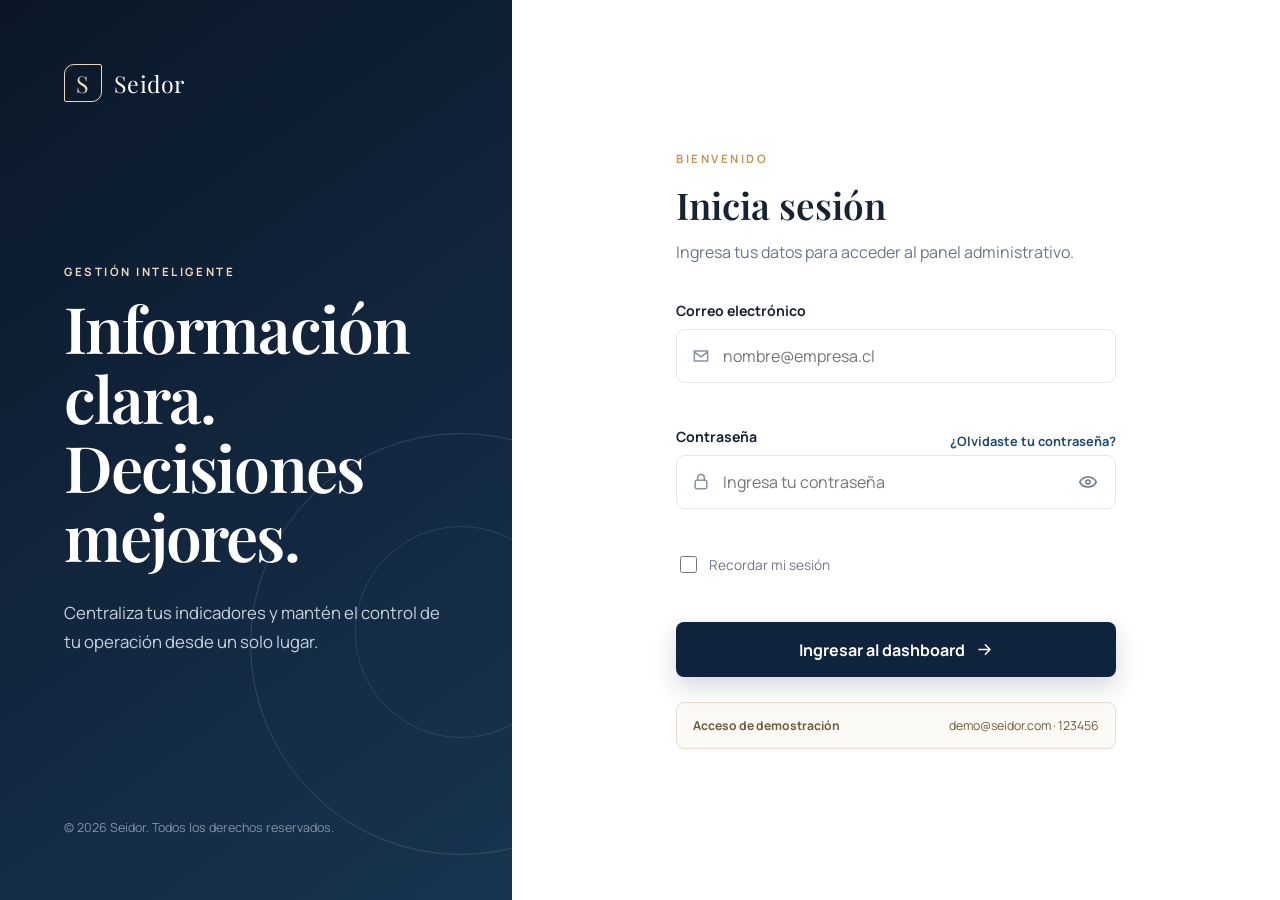
==== index.html @ db0321a9 "Commit inicial" ====
<!DOCTYPE html>
<html lang="es">
<head>
  <meta charset="UTF-8">
  <meta name="viewport" content="width=device-width, initial-scale=1.0">
  <meta name="description" content="Acceso al panel administrativo de Seidor.">
  <title>Iniciar sesión | Seidor</title>
  <link rel="preconnect" href="https://fonts.googleapis.com">
  <link rel="preconnect" href="https://fonts.gstatic.com" crossorigin>
  <link href="https://fonts.googleapis.com/css2?family=Manrope:wght@400;500;600;700&family=Playfair+Display:wght@600&display=swap" rel="stylesheet">
  <link rel="stylesheet" href="css/styles.css">
</head>
<body class="login-page">
  <main class="login-layout">
    <section class="login-brand" aria-label="Presentación de Seidor">
      <a class="brand brand--light" href="index.html" aria-label="Seidor, inicio">
        <span class="brand__mark">S</span>
        <span>Seidor</span>
      </a>

      <div class="login-brand__content">
        <p class="eyebrow">GESTIÓN INTELIGENTE</p>
        <h1>Información clara.<br>Decisiones mejores.</h1>
        <p>Centraliza tus indicadores y mantén el control de tu operación desde un solo lugar.</p>
      </div>

      <p class="login-brand__footer">© 2026 Seidor. Todos los derechos reservados.</p>
    </section>

    <section class="login-panel">
      <div class="login-card">
        <div class="login-card__heading">
          <p class="eyebrow eyebrow--dark">BIENVENIDO</p>
          <h2>Inicia sesión</h2>
          <p>Ingresa tus datos para acceder al panel administrativo.</p>
        </div>

        <form id="loginForm" novalidate>
          <div class="form-group">
            <label for="email">Correo electrónico</label>
            <div class="input-wrap">
              <svg aria-hidden="true" viewBox="0 0 24 24"><path d="M4 6h16v12H4zM4 7l8 6 8-6"/></svg>
              <input id="email" name="email" type="email" autocomplete="email" placeholder="nombre@empresa.cl" required>
            </div>
            <small class="field-error" id="emailError"></small>
          </div>

          <div class="form-group">
            <div class="label-row">
              <label for="password">Contraseña</label>
              <button class="text-button" type="button" id="forgotButton">¿Olvidaste tu contraseña?</button>
            </div>
            <div class="input-wrap">
              <svg aria-hidden="true" viewBox="0 0 24 24"><rect x="5" y="10" width="14" height="10" rx="2"/><path d="M8 10V7a4 4 0 018 0v3"/></svg>
              <input id="password" name="password" type="password" autocomplete="current-password" placeholder="Ingresa tu contraseña" required>
              <button class="icon-button" type="button" id="togglePassword" aria-label="Mostrar contraseña">
                <svg aria-hidden="true" viewBox="0 0 24 24"><path d="M2 12s3.5-6 10-6 10 6 10 6-3.5 6-10 6S2 12 2 12z"/><circle cx="12" cy="12" r="2.5"/></svg>
              </button>
            </div>
            <small class="field-error" id="passwordError"></small>
          </div>

          <label class="checkbox-row">
            <input id="remember" type="checkbox">
            <span>Recordar mi sesión</span>
          </label>

          <div class="form-message" id="formMessage" role="alert" aria-live="polite"></div>

          <button class="button button--primary" type="submit">
            <span>Ingresar al dashboard</span>
            <svg aria-hidden="true" viewBox="0 0 24 24"><path d="M5 12h14M13 6l6 6-6 6"/></svg>
          </button>
        </form>

        <div class="demo-box">
          <strong>Acceso de demostración</strong>
          <span>demo@seidor.com · 123456</span>
        </div>
      </div>
    </section>
  </main>

  <script src="js/login.js"></script>
</body>
</html>
---- css/styles.css ----
:root {
  --navy-950: #0b1728;
  --navy-900: #10233d;
  --navy-800: #183451;
  --navy-700: #22496d;
  --gold: #bd9858;
  --gold-light: #e8dac0;
  --paper: #ffffff;
  --canvas: #f4f6f8;
  --text: #172233;
  --muted: #6d7786;
  --line: #e4e8ed;
  --success: #18775a;
  --danger: #b44c4c;
  --shadow: 0 22px 60px rgba(17, 34, 58, .10);
}

* { box-sizing: border-box; }
html { scroll-behavior: smooth; }
body { margin: 0; color: var(--text); font-family: "Manrope", sans-serif; background: var(--canvas); }
button, input, select { font: inherit; }
button, a { -webkit-tap-highlight-color: transparent; }
button { cursor: pointer; }
a { color: inherit; text-decoration: none; }
svg { fill: none; stroke: currentColor; stroke-width: 1.8; stroke-linecap: round; stroke-linejoin: round; }

.brand { display: inline-flex; align-items: center; gap: 12px; font-family: "Playfair Display", serif; font-size: 1.45rem; letter-spacing: .02em; }
.brand__mark { display: grid; width: 38px; height: 38px; place-items: center; border: 1px solid currentColor; border-radius: 10px 2px 10px 2px; color: var(--gold-light); }
.brand--light { color: #fff; }
.eyebrow { margin: 0 0 14px; color: var(--gold-light); font-size: .72rem; font-weight: 700; letter-spacing: .22em; }
.eyebrow--dark { color: var(--gold); }

/* Login */
.login-layout { display: grid; min-height: 100vh; grid-template-columns: minmax(360px, .9fr) minmax(520px, 1.35fr); }
.login-brand { position: relative; display: flex; overflow: hidden; flex-direction: column; justify-content: space-between; padding: clamp(36px, 5vw, 72px); color: white; background: linear-gradient(145deg, var(--navy-950), var(--navy-800)); }
.login-brand::before { position: absolute; right: -160px; bottom: 5%; width: 420px; height: 420px; border: 1px solid rgba(232, 218, 192, .16); border-radius: 50%; content: ""; }
.login-brand::after { position: absolute; right: -55px; bottom: 18%; width: 210px; height: 210px; border: 1px solid rgba(232, 218, 192, .13); border-radius: 50%; content: ""; }
.login-brand__content { position: relative; z-index: 1; max-width: 520px; }
.login-brand__content h1 { margin: 0; font-family: "Playfair Display", serif; font-size: clamp(2.8rem, 5vw, 4.8rem); font-weight: 600; line-height: 1.08; letter-spacing: -.03em; }
.login-brand__content > p:last-child { max-width: 470px; margin: 28px 0 0; color: #c8d1dc; font-size: 1.05rem; line-height: 1.75; }
.login-brand__footer { position: relative; z-index: 1; margin: 0; color: #8493a5; font-size: .78rem; }
.login-panel { display: grid; padding: 48px; place-items: center; background: var(--paper); }
.login-card { width: min(100%, 440px); }
.login-card__heading { margin-bottom: 36px; }
.login-card__heading h2 { margin: 0 0 10px; font-family: "Playfair Display", serif; font-size: 2.3rem; font-weight: 600; }
.login-card__heading > p:last-child { margin: 0; color: var(--muted); line-height: 1.65; }
.form-group { margin-bottom: 22px; }
.form-group label, .label-row label { display: block; margin-bottom: 9px; font-size: .88rem; font-weight: 700; }
.label-row { display: flex; align-items: center; justify-content: space-between; }
.input-wrap { position: relative; }
.input-wrap > svg { position: absolute; top: 50%; left: 15px; width: 20px; transform: translateY(-50%); color: #8893a1; }
.input-wrap input { width: 100%; height: 54px; padding: 0 48px 0 46px; border: 1px solid var(--line); border-radius: 9px; outline: none; color: var(--text); background: #fff; transition: border .2s, box-shadow .2s; }
.input-wrap input:focus { border-color: var(--navy-700); box-shadow: 0 0 0 4px rgba(34, 73, 109, .09); }
.input-wrap input.is-invalid { border-color: var(--danger); }
.icon-button { position: absolute; top: 50%; right: 10px; display: grid; width: 36px; height: 36px; padding: 8px; border: 0; transform: translateY(-50%); place-items: center; color: var(--muted); background: transparent; }
.icon-button svg { width: 20px; }
.text-button { padding: 0; border: 0; color: var(--navy-700); font-size: .8rem; font-weight: 700; background: none; }
.text-button:hover { color: var(--gold); }
.field-error { display: block; min-height: 17px; margin-top: 5px; color: var(--danger); font-size: .75rem; }
.checkbox-row { display: inline-flex; align-items: center; gap: 9px; margin-bottom: 24px; color: var(--muted); font-size: .85rem; cursor: pointer; }
.checkbox-row input { width: 17px; height: 17px; accent-color: var(--navy-800); }
.form-message { min-height: 20px; margin: -8px 0 10px; color: var(--danger); font-size: .82rem; }
.button { display: inline-flex; min-height: 48px; align-items: center; justify-content: center; gap: 10px; padding: 0 20px; border: 0; border-radius: 8px; font-weight: 700; }
.button svg { width: 19px; }
.button--primary { width: 100%; min-height: 55px; color: #fff; background: var(--navy-900); box-shadow: 0 10px 25px rgba(16, 35, 61, .18); transition: background .2s, transform .2s; }
.button--primary:hover { background: var(--navy-700); transform: translateY(-1px); }
.button--primary:disabled { opacity: .65; cursor: wait; }
.demo-box { display: flex; margin-top: 25px; padding: 14px 16px; border: 1px solid #eadfcf; border-radius: 8px; align-items: center; justify-content: space-between; gap: 12px; color: #6f5b39; background: #fcfaf6; font-size: .77rem; }
.demo-box strong { font-size: .76rem; }

/* Dashboard */
.dashboard-shell { min-height: 100vh; }
.sidebar { position: fixed; z-index: 20; inset: 0 auto 0 0; display: flex; width: 260px; flex-direction: column; color: #c7d1dd; background: var(--navy-950); }
.sidebar__top { display: flex; height: 92px; padding: 0 28px; align-items: center; border-bottom: 1px solid rgba(255,255,255,.07); }
.sidebar-close { display: none; margin-left: auto; border: 0; color: #fff; font-size: 2rem; background: transparent; }
.sidebar-nav { flex: 1; padding: 28px 16px; }
.sidebar-label { margin: 0 12px 12px; color: #68798d; font-size: .65rem; font-weight: 700; letter-spacing: .18em; }
.sidebar-label--spaced { margin-top: 32px; }
.nav-item { display: flex; height: 48px; margin: 4px 0; padding: 0 14px; border-radius: 7px; align-items: center; gap: 13px; color: #aebac8; font-size: .88rem; font-weight: 600; transition: color .2s, background .2s; }
.nav-item svg { width: 20px; }
.nav-item:hover { color: #fff; background: rgba(255,255,255,.05); }
.nav-item.is-active { color: #fff; background: var(--navy-800); box-shadow: inset 3px 0 var(--gold); }
.sidebar-profile { display: grid; padding: 20px; border-top: 1px solid rgba(255,255,255,.07); grid-template-columns: auto 1fr auto; align-items: center; gap: 11px; }
.avatar { display: grid; width: 40px; height: 40px; border-radius: 50%; place-items: center; color: white; font-size: .75rem; font-weight: 700; background: var(--navy-700); }
.sidebar-profile strong, .sidebar-profile span { display: block; }
.sidebar-profile strong { color: white; font-size: .8rem; }
.sidebar-profile span { margin-top: 3px; color: #728297; font-size: .68rem; }
.logout-button { display: grid; width: 35px; height: 35px; padding: 8px; border: 0; border-radius: 6px; place-items: center; color: #8c9bad; background: transparent; }
.logout-button:hover { color: white; background: rgba(255,255,255,.07); }
.logout-button svg { width: 19px; }
.main-content { min-height: 100vh; margin-left: 260px; padding: 0 42px 42px; }
.topbar { display: flex; min-height: 116px; align-items: center; justify-content: space-between; gap: 24px; }
.topbar .eyebrow { margin-bottom: 6px; }
.topbar h1 { margin: 0; font-family: "Playfair Display", serif; font-size: clamp(1.75rem, 3vw, 2.35rem); font-weight: 600; }
.topbar-actions { display: flex; align-items: center; gap: 12px; }
.notification-button { position: relative; display: grid; width: 45px; height: 45px; border: 1px solid var(--line); border-radius: 8px; place-items: center; color: var(--muted); background: white; }
.notification-button svg { width: 20px; }
.notification-button span { position: absolute; top: 8px; right: 8px; width: 7px; height: 7px; border: 2px solid white; border-radius: 50%; background: var(--gold); }
.button--compact { min-height: 45px; color: white; background: var(--navy-900); }
.mobile-menu { display: none; width: 42px; height: 42px; padding: 10px; border: 0; color: var(--navy-900); background: transparent; }

.summary-grid { display: grid; margin-bottom: 22px; grid-template-columns: repeat(4, minmax(0, 1fr)); gap: 18px; }
.metric-card, .panel { border: 1px solid var(--line); border-radius: 12px; background: white; box-shadow: 0 4px 20px rgba(18, 37, 60, .035); }
.metric-card { position: relative; min-height: 188px; padding: 24px; overflow: hidden; }
.metric-card--accent::after { position: absolute; right: -30px; bottom: -48px; width: 125px; height: 125px; border: 17px solid rgba(189,152,88,.1); border-radius: 50%; content: ""; }
.metric-card__icon { display: grid; width: 39px; height: 39px; margin-bottom: 20px; border-radius: 8px; place-items: center; color: var(--navy-700); background: #eef2f6; }
.metric-card__icon svg { width: 20px; }
.metric-card__trend { position: absolute; top: 26px; right: 22px; padding: 5px 8px; border-radius: 99px; font-size: .68rem; font-weight: 700; }
.metric-card__trend.is-up { color: var(--success); background: #eaf6f1; }
.metric-card__trend.is-down { color: var(--danger); background: #faeded; }
.metric-card p { margin: 0 0 7px; color: var(--muted); font-size: .78rem; }
.metric-card > strong { display: block; margin-bottom: 7px; font-family: "Playfair Display", serif; font-size: 1.65rem; }
.metric-card > span { color: #9aa3ae; font-size: .68rem; }
.dashboard-grid { display: grid; margin-bottom: 22px; grid-template-columns: minmax(0, 1.7fr) minmax(280px, .7fr); gap: 18px; }
.panel { padding: 26px; }
.panel-heading { display: flex; align-items: flex-start; justify-content: space-between; gap: 20px; }
.panel-heading .eyebrow { margin-bottom: 7px; }
.panel-heading h2 { margin: 0; font-family: "Playfair Display", serif; font-size: 1.3rem; font-weight: 600; }
.panel-heading select { padding: 9px 30px 9px 12px; border: 1px solid var(--line); border-radius: 7px; outline: none; color: var(--muted); font-size: .74rem; background: #fff; }
.chart-summary { display: flex; margin: 26px 0 16px; align-items: center; gap: 22px; }
.chart-summary strong { font-size: 1.45rem; }
.chart-summary span { color: var(--muted); font-size: .72rem; }
.chart-summary i { display: inline-block; width: 7px; height: 7px; margin-right: 5px; border-radius: 50%; background: var(--navy-700); }
.bar-chart { display: flex; height: 220px; padding: 10px 8px 0; align-items: flex-end; justify-content: space-around; gap: 12px; border-bottom: 1px solid var(--line); background-image: linear-gradient(to top, var(--line) 1px, transparent 1px); background-size: 100% 25%; }
.bar-group { display: flex; height: 100%; flex: 1; flex-direction: column; align-items: center; justify-content: flex-end; }
.bar { position: relative; width: min(40px, 72%); height: var(--height); border-radius: 5px 5px 0 0; background: #b6c2ce; transition: height .5s; }
.bar:hover { background: var(--navy-700); }
.bar--current { background: var(--navy-700); }
.bar span { position: absolute; top: -24px; left: 50%; opacity: 0; transform: translateX(-50%); color: var(--navy-900); font-size: .63rem; font-weight: 700; white-space: nowrap; transition: opacity .2s; }
.bar:hover span, .bar--current span { opacity: 1; }
.bar-group small { margin: 10px 0 -24px; transform: translateY(24px); color: var(--muted); font-size: .67rem; }
.more-button { padding: 0; border: 0; color: var(--muted); letter-spacing: 2px; background: transparent; }
.progress-ring { position: relative; display: grid; width: 150px; height: 150px; margin: 26px auto 22px; border-radius: 50%; place-items: center; background: conic-gradient(var(--navy-700) calc(var(--progress) * 1%), #edf0f3 0); }
.progress-ring::before { position: absolute; width: 120px; height: 120px; border-radius: 50%; content: ""; background: white; }
.progress-ring > div { position: relative; z-index: 1; text-align: center; }
.progress-ring strong, .progress-ring span { display: block; }
.progress-ring strong { font-family: "Playfair Display", serif; font-size: 1.8rem; }
.progress-ring span { color: var(--muted); font-size: .67rem; }
.goal-list { display: grid; gap: 11px; }
.goal-list > div { display: flex; align-items: center; justify-content: space-between; color: var(--muted); font-size: .73rem; }
.goal-list strong { color: var(--text); }
.dot { display: inline-block; width: 8px; height: 8px; margin-right: 8px; border-radius: 50%; }
.dot--navy { background: var(--navy-700); }.dot--gold { background: var(--gold); }.dot--gray { background: #b6c2ce; }
.activity-panel { padding-bottom: 12px; }
.table-wrap { overflow-x: auto; margin: 20px -26px 0; }
table { width: 100%; border-collapse: collapse; min-width: 760px; }
th, td { padding: 15px 18px; border-top: 1px solid var(--line); text-align: left; font-size: .75rem; white-space: nowrap; }
th:first-child, td:first-child { padding-left: 26px; }
th { color: #8a94a1; font-size: .64rem; letter-spacing: .06em; text-transform: uppercase; background: #fafbfc; }
td { color: #586373; }
.client-cell { display: flex; align-items: center; gap: 10px; }
.client-cell strong, .client-cell small { display: block; }
.client-cell strong { color: var(--text); font-size: .75rem; }
.client-cell small { margin-top: 3px; color: #98a1ac; font-size: .64rem; }
.avatar--small { width: 33px; height: 33px; font-size: .62rem; }.avatar--gold { background: #a37c3d; }.avatar--slate { background: #5f7184; }
.status { display: inline-flex; padding: 6px 9px; border-radius: 99px; font-size: .65rem; font-weight: 700; }
.status--success { color: var(--success); background: #eaf6f1; }.status--pending { color: #8a682f; background: #faf3e7; }
.sidebar-overlay { position: fixed; z-index: 15; inset: 0; display: none; background: rgba(5, 15, 27, .45); }

@media (max-width: 1180px) {
  .summary-grid { grid-template-columns: repeat(2, minmax(0, 1fr)); }
}
@media (max-width: 900px) {
  .login-layout { grid-template-columns: 1fr; }
  .login-brand { min-height: 310px; padding: 36px; }
  .login-brand__content h1 { font-size: 2.7rem; }
  .login-brand__content > p:last-child, .login-brand__footer { display: none; }
  .login-panel { padding: 48px 24px; }
  .sidebar { transform: translateX(-100%); transition: transform .25s ease; }
  .sidebar.is-open { transform: translateX(0); }
  .sidebar-close, .mobile-menu { display: grid; place-items: center; }
  .sidebar-overlay.is-open { display: block; }
  .main-content { margin-left: 0; padding: 0 24px 32px; }
  .topbar { min-height: 100px; }
  .topbar > div:first-of-type { margin-right: auto; }
  .dashboard-grid { grid-template-columns: 1fr; }
}
@media (max-width: 620px) {
  .login-brand { min-height: 250px; padding: 28px 24px; }
  .login-brand__content h1 { font-size: 2.25rem; }
  .login-brand__content > .eyebrow { margin-bottom: 8px; }
  .login-panel { place-items: start center; }
  .summary-grid { grid-template-columns: 1fr; }
  .main-content { padding-inline: 16px; }
  .topbar { flex-wrap: wrap; padding: 20px 0; }
  .topbar h1 { font-size: 1.65rem; }
  .topbar-actions { width: 100%; justify-content: flex-end; }
  .button--compact { flex: 1; }
  .panel { padding: 20px; }
  .demo-box { align-items: flex-start; flex-direction: column; }
}
@media (prefers-reduced-motion: reduce) {
  *, *::before, *::after { scroll-behavior: auto !important; transition: none !important; }
}
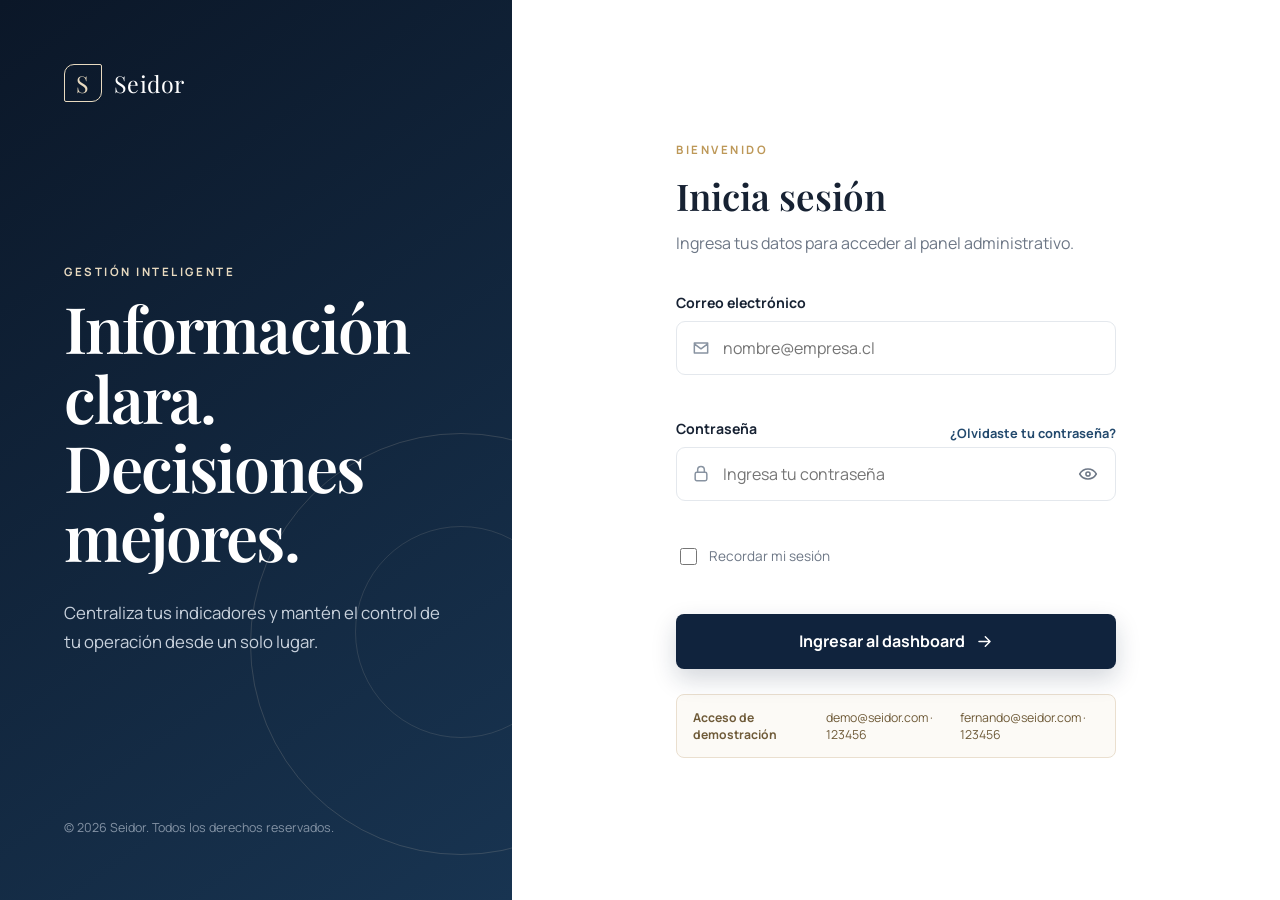
==== commit feb51a7e: "Se agrega segunda sugerencia en Login" ====
--- a/index.html
+++ b/index.html
@@ -76,6 +76,7 @@
         <div class="demo-box">
           <strong>Acceso de demostración</strong>
           <span>demo@seidor.com · 123456</span>
+          <span>fernando@seidor.com · 123456</span>
         </div>
       </div>
     </section>
@@ -84,3 +85,4 @@
   <script src="js/login.js"></script>
 </body>
 </html>
+<!-- SE AGREGA UN COMENTARIO -->
